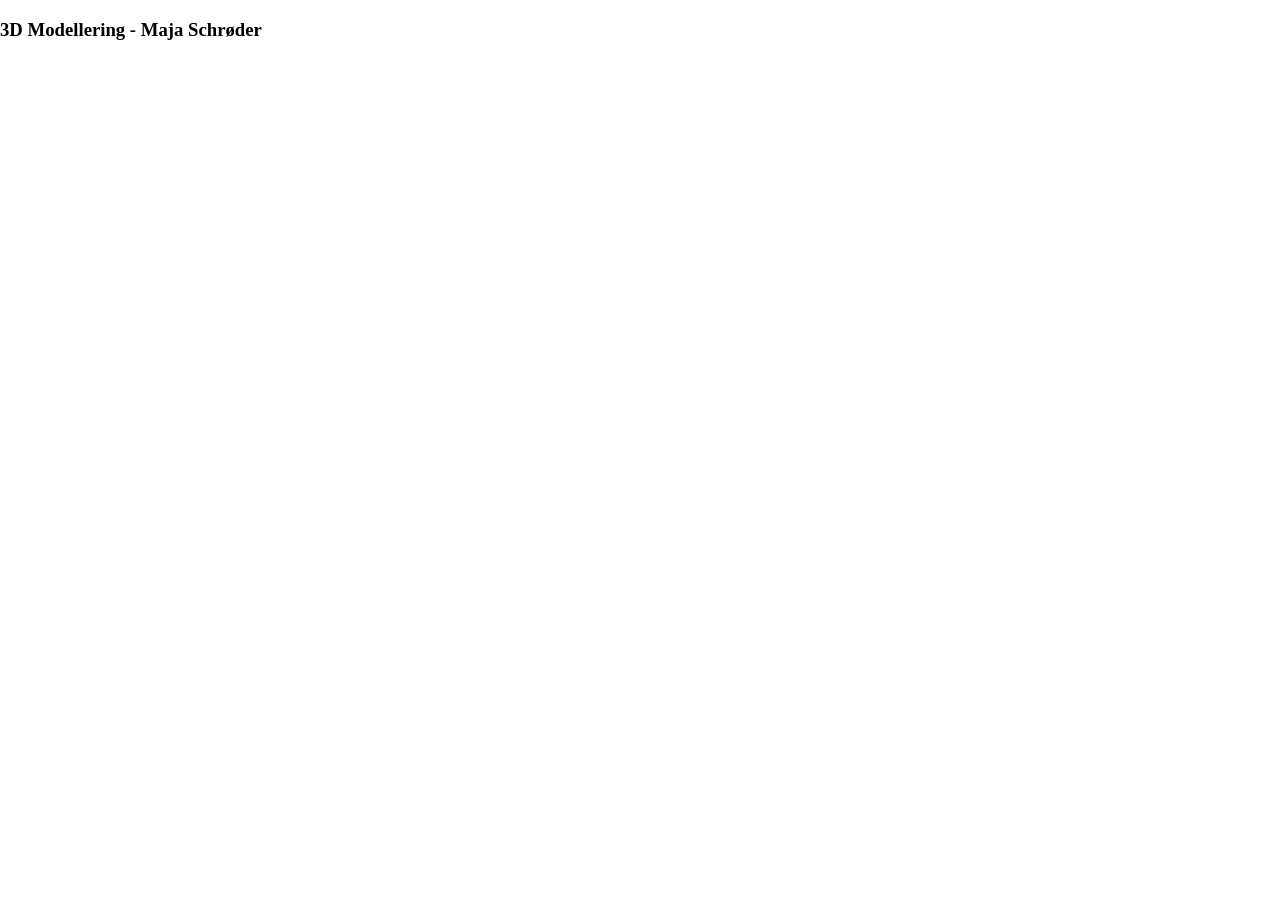
==== index.html @ 65603d4f "created file" ====
<!DOCTYPE html>
<html lang="en">
<head>
    <meta charset="UTF-8">
    <meta name="viewport" content="width=device-width, initial-scale=1.0">
    <link rel="stylesheet" type="text/css" href="css/style.css">
    <title>Document</title>
</head>
<body>
<main>
    <header>
        <h3>3D Modellering - Maja Schrøder</h3>
    </header>
</main>
    
</body>
</html>
---- css/style.css ----
*{
    box-sizing: border-box;
}

body{
    margin: 0;
}
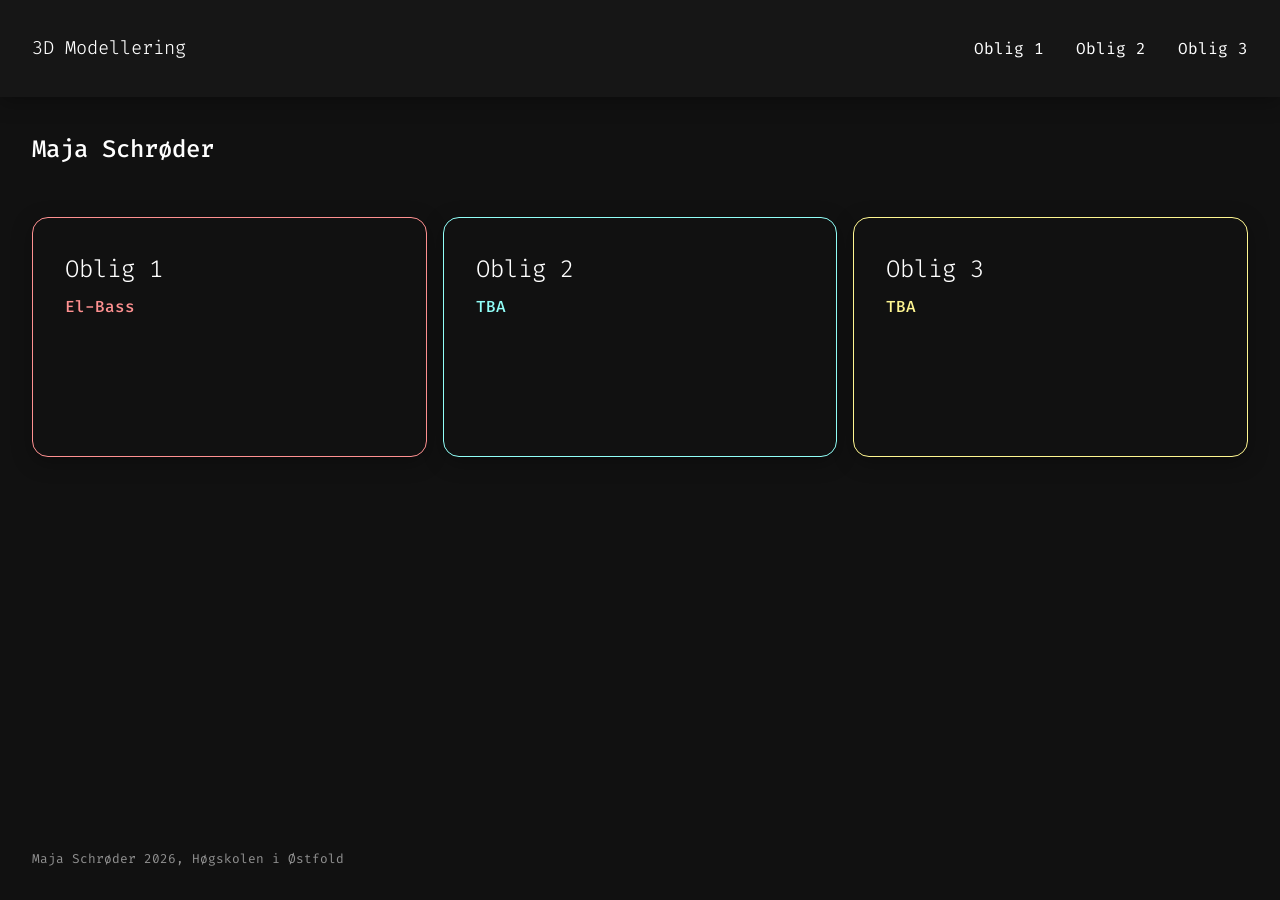
==== commit ff961a7a: "feilrettinger" ====
--- a/index.html
+++ b/index.html
@@ -1,17 +1,58 @@
 <!DOCTYPE html>
-<html lang="en">
+<html lang="nb">
+
 <head>
     <meta charset="UTF-8">
     <meta name="viewport" content="width=device-width, initial-scale=1.0">
     <link rel="stylesheet" type="text/css" href="css/style.css">
-    <title>Document</title>
+    <title>3D Modellering - Maja Schrøder</title>
 </head>
+
 <body>
-<main>
-    <header>
-        <h3>3D Modellering - Maja Schrøder</h3>
+    <header class="drop-shaddow">
+        <a href="index.html"><h3>3D Modellering</h3></a>
+        <ul>
+            <li>
+                <a href="oblig1.html">
+                    Oblig 1
+                    <div class="line-active"></div>
+                </a>
+                <a href="#">Oblig 2
+                    <div class="line-active"></div>
+                </a>
+                <a href="#">Oblig 3
+                    <div class="line-active"></div>
+                </a>
+            </li>
+        </ul>
     </header>
-</main>
-    
+    <main>
+        <section>
+            <h1>Maja Schrøder</h1>
+        </section>
+        <section id="categories">
+            <article id="card1" class="drop-shaddow">
+                <a href="oblig1.html">
+                    <h2>Oblig 1</h2>
+                    <h4 class="color1">El-Bass</h4>
+                </a>     
+            </article>
+            <article id="card2" class="drop-shaddow">
+                <a href="#">
+                    <h2>Oblig 2</h2>
+                    <h4 class="color2">TBA</h4>
+                </a>     
+            </article>
+            <article id="card3" class="drop-shaddow">
+                <a href="#">
+                    <h2>Oblig 3</h2>
+                    <h4 class="color3">TBA</h4>
+                </a>     
+            </article>
+        </section>
+    </main>
+<footer>
+        <p>Maja Schrøder 2026, Høgskolen i Østfold</p>
+</footer>
 </body>
 </html>
--- a/css/style.css
+++ b/css/style.css
@@ -1,7 +1,182 @@
+@import url('https://fonts.googleapis.com/css2?family=Fira+Code:wght@300..700&display=swap');
+
 *{
     box-sizing: border-box;
 }
 
+:root{
+    --light-green: #9ad896;
+    --blush: #FF9191;
+    --dark-blush: #943b3b;
+    --light-blue: #91FFF8;
+    --dark-blue: #1c726c;
+    --yellow: #FFF691;
+    --dark-yellow: #746b08;
+    --background-color: #111111;
+    --header-color: #161616;
+    --grey: #919191;
+    --hover-color: #ffffff0d;
+}
+
 body{
     margin: 0;
+    font-family: "Fira Code", Helvetica, sans-serif;
+    background-color: var(--background-color);
+    color: white;
+}
+main{
+    min-height: calc(100vh - 10rem);
+}
+
+section{
+    padding: 1rem 2rem;
+}
+
+header{
+    display: flex;
+    justify-content: space-between;
+    align-items: baseline;
+    padding: 1rem 2rem;
+    background-color: var(--header-color);
+        a{
+            color: white;
+            text-decoration: none;
+        }
+        a:hover{
+            color: var(--grey);
+            transition: 0.3s;
+        }
+    ul{
+        li{
+            display: flex;
+            gap: 2rem;
+            list-style: none;
+
+        }
+    }
+}
+
+footer{
+    padding: 0rem 2rem ;
+    color: var(--grey);
+    p{
+        font-size: 0.8em;
+    }
+}
+
+h1{
+    font-weight: 500;
+}
+h2{
+    font-weight: 300;
+}
+h3{
+    font-weight: 300;
+}
+h4{
+    font-weight: 500;
+    line-height: 0;
+}
+
+.drop-shaddow{
+    filter: drop-shadow(0px 5px 10px #0000004c);
+}
+
+#categories{
+    display: flex;
+    flex-wrap: wrap;
+    gap: 1rem;
+
+    article{
+        padding: 1rem 2rem;
+        background-color: var(--background-color);
+        display: flex;
+        height: 15rem;
+        flex-grow: 1;
+        min-width: 300px;
+        border-radius: 16px;
+            a{
+                color: white;
+                width: 100%;
+                height: 100%;
+                text-decoration: none;
+            } 
+    }
+}
+
+#card1{
+    border: 1px solid var(--blush);
+    }
+#card1:hover{
+    transition: 0.5s;
+    filter: drop-shadow(5px 5px 4px var(--dark-blush));
+} 
+
+#card2{
+    border: 1px solid var(--light-blue);
+    }
+#card2:hover{
+    transition: 0.5s;       
+    filter: drop-shadow(5px 5px 4px var(--dark-blue));
+} 
+
+#card3{
+    border: 1px solid var(--yellow);
+    }
+#card3:hover{
+    transition: 0.5s;
+    filter: drop-shadow(5px 5px 4px var(--dark-yellow));
+} 
+
+.line-active{
+    height: 1px;
+    width: 100%;
+    margin-top: 5px;
+}
+.background-color1{
+    background-color: var(--blush);
+}
+.color1{
+    color: var(--blush);
+}
+.background-color2{
+    background-color: var(--light-blue);
+}
+.color2{
+    color: var(--light-blue);
+}
+.background-color3{
+    background-color: var(--yellow);
+}
+.color3{
+    color: var(--yellow);
+}
+
+.project-info{
+    a{
+        color: var(--light-blue);
+    }
+    a:visited{
+        color: var(--light-blue);
+    }
+    a:hover{
+        color: var(--light-green);
+        transition: 0.3s;
+    }
+}
+
+.gallery{
+    img{
+        width: 100%;
+    }
+}
+
+
+
+@media only screen and (max-width: 500px){
+    header{
+        ul{
+            display: none;
+        }
+    }
 }
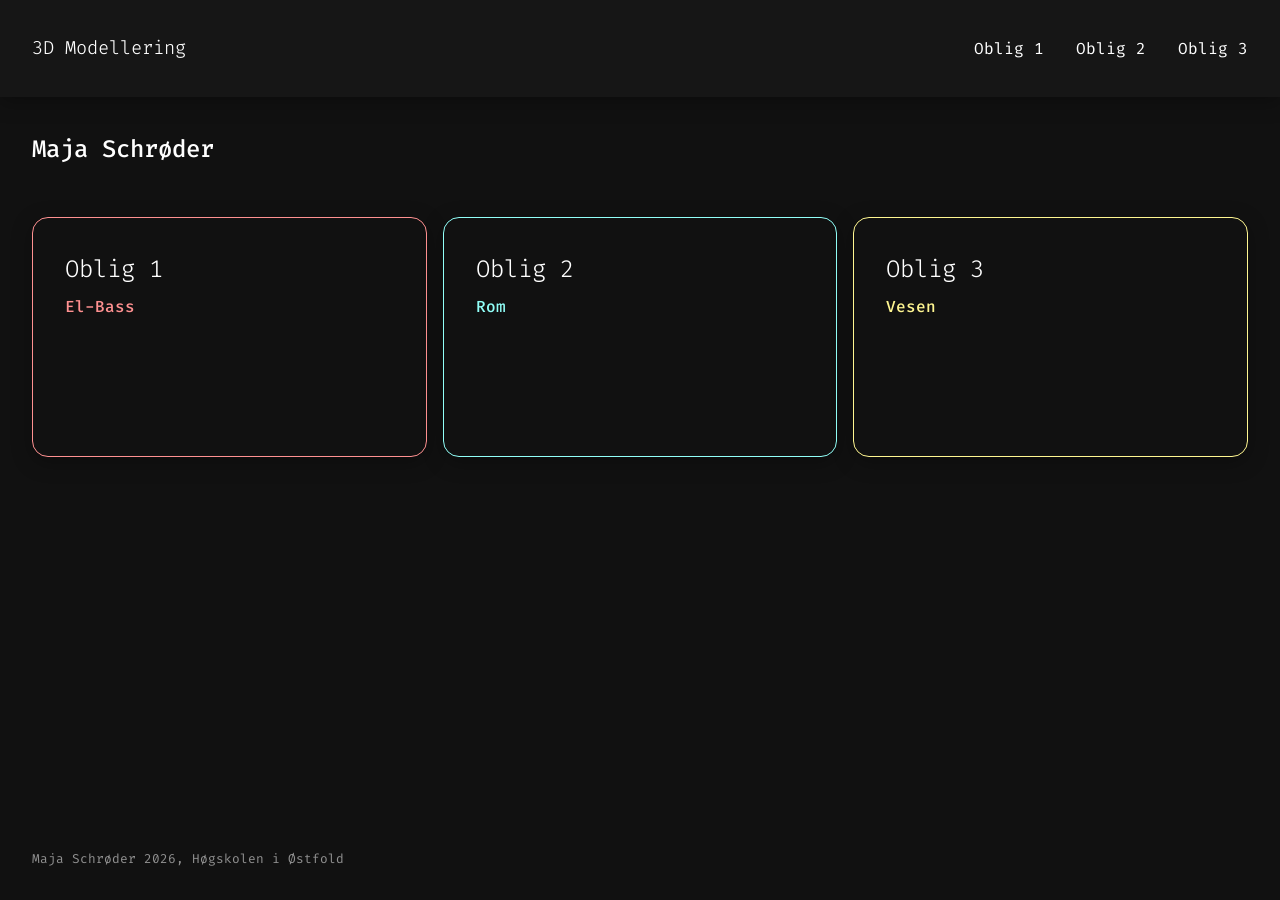
==== commit 9e6c8ec1: "La til oblig 3 side" ====
--- a/index.html
+++ b/index.html
@@ -17,10 +17,10 @@
                     Oblig 1
                     <div class="line-active"></div>
                 </a>
-                <a href="#">Oblig 2
+                <a href="oblig2.html">Oblig 2
                     <div class="line-active"></div>
                 </a>
-                <a href="#">Oblig 3
+                <a href="oblig3.html">Oblig 3
                     <div class="line-active"></div>
                 </a>
             </li>
@@ -38,15 +38,15 @@
                 </a>     
             </article>
             <article id="card2" class="drop-shaddow">
-                <a href="#">
+                <a href="oblig2.html">
                     <h2>Oblig 2</h2>
-                    <h4 class="color2">TBA</h4>
+                    <h4 class="color2">Rom</h4>
                 </a>     
             </article>
             <article id="card3" class="drop-shaddow">
-                <a href="#">
+                <a href="oblig3.html">
                     <h2>Oblig 3</h2>
-                    <h4 class="color3">TBA</h4>
+                    <h4 class="color3">Vesen</h4>
                 </a>     
             </article>
         </section>
--- a/css/style.css
+++ b/css/style.css
@@ -154,13 +154,13 @@
 
 .project-info{
     a{
-        color: var(--light-blue);
+        color: var(--light-green);
     }
     a:visited{
-        color: var(--light-blue);
+        color: var(--light-green);
     }
     a:hover{
-        color: var(--light-green);
+        color: var(--light-blue);
         transition: 0.3s;
     }
 }
@@ -173,7 +173,7 @@
 
 
 
-@media only screen and (max-width: 500px){
+@media only screen and (max-width: 600px){
     header{
         ul{
             display: none;
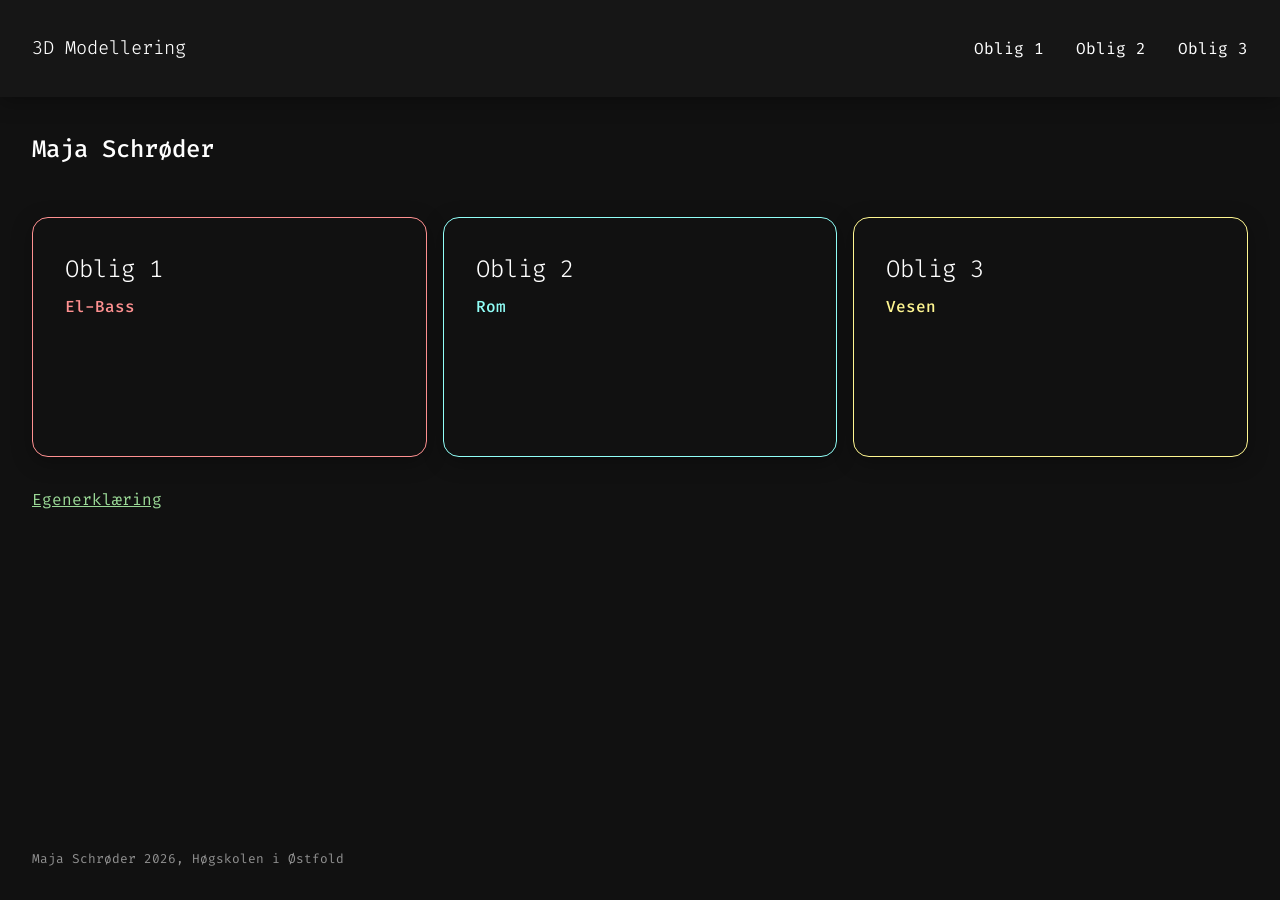
==== commit 8958e5ec: "La inn oblig 3" ====
--- a/index.html
+++ b/index.html
@@ -50,6 +50,9 @@
                 </a>     
             </article>
         </section>
+        <section class="project-info">
+            <a href="files/Egenerklæring versjon 04.03.26 Norsk.pdf" title="Egenerklæring" download="Egenerklæring versjon 04.03.26 Norsk.pdf">Egenerklæring</a>
+        </section>
     </main>
 <footer>
         <p>Maja Schrøder 2026, Høgskolen i Østfold</p>
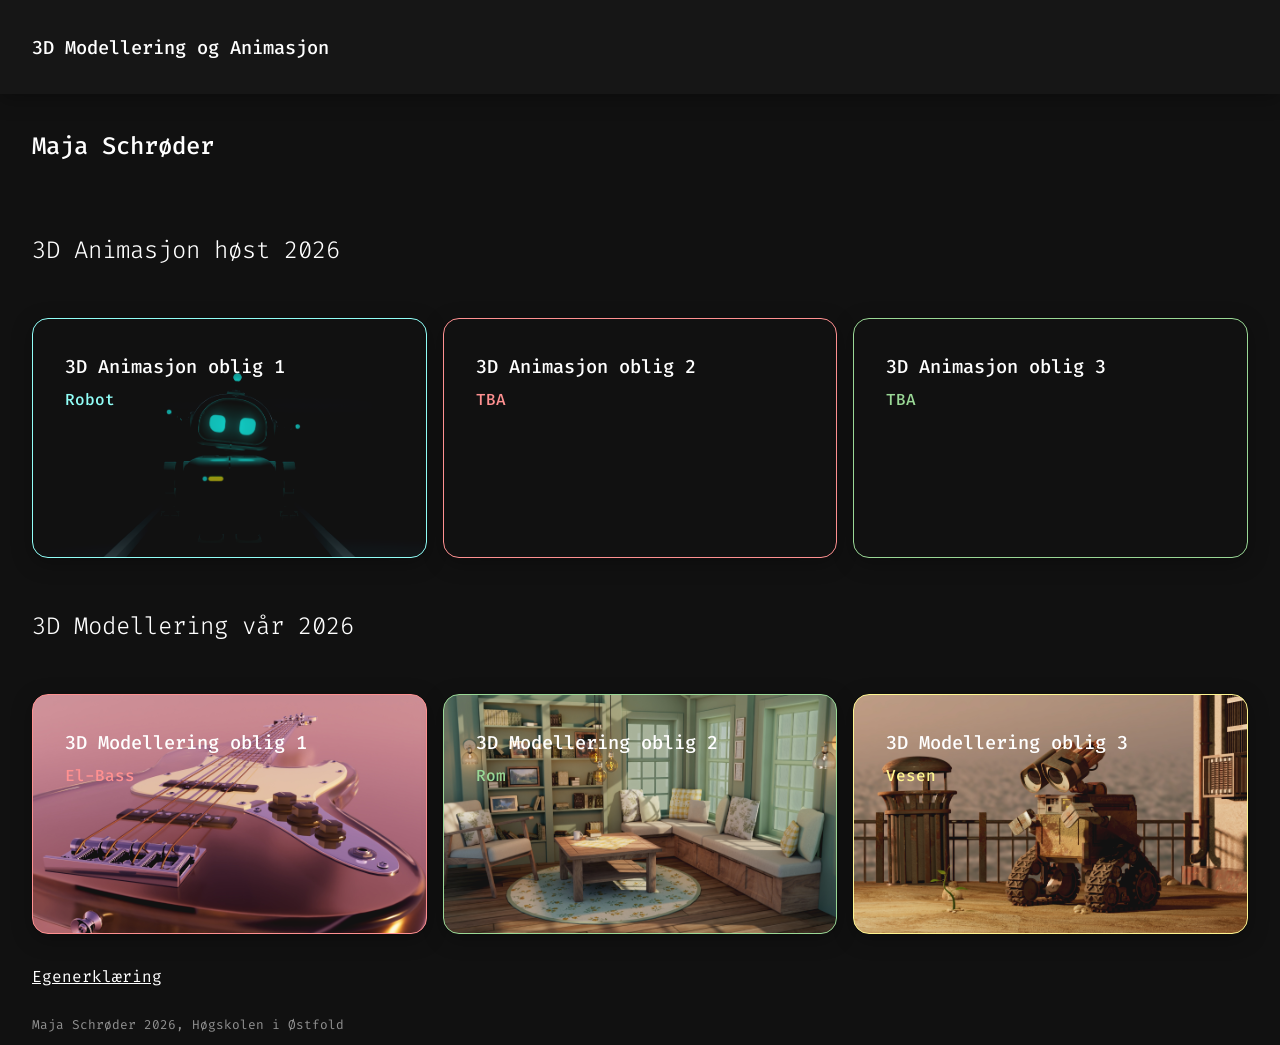
==== commit 3b5ad156: "Anim oblig 01" ====
--- a/index.html
+++ b/index.html
@@ -4,17 +4,17 @@
 <head>
     <meta charset="UTF-8">
     <meta name="viewport" content="width=device-width, initial-scale=1.0">
-    <link rel="stylesheet" type="text/css" href="css/style.css">
-    <title>3D Modellering - Maja Schrøder</title>
+    <link rel="stylesheet" type="text/css" href="style.css">
+    <title>3D Modellering og Animasjon - Maja Schrøder</title>
 </head>
 
 <body>
     <header class="drop-shaddow">
-        <a href="index.html"><h3>3D Modellering</h3></a>
+        <a href="index.html"><h3>3D Modellering og Animasjon</h3></a>
+        <!--
         <ul>
             <li>
-                <a href="oblig1.html">
-                    Oblig 1
+                <a href="oblig1.html">Oblig 1
                     <div class="line-active"></div>
                 </a>
                 <a href="oblig2.html">Oblig 2
@@ -25,27 +25,54 @@
                 </a>
             </li>
         </ul>
+        -->
     </header>
     <main>
         <section>
             <h1>Maja Schrøder</h1>
         </section>
+                <section>
+            <h2>3D Animasjon høst 2026</h2>
+        </section>
+        <section id="categories">
+            <article id="card4" class="drop-shaddow">
+                <a href="anim_oblig1.html">
+                    <h3>3D Animasjon oblig 1</h3>
+                    <h4 class="color2">Robot</h4>
+                </a>     
+            </article>
+            <article id="card5" class="drop-shaddow">
+                <a href="index.html">
+                    <h3>3D Animasjon oblig 2</h3>
+                    <h4 class="color1">TBA</h4>
+                </a>     
+            </article>
+            <article id="card6" class="drop-shaddow">
+                <a href="index.html">
+                    <h3>3D Animasjon oblig 3</h3>
+                    <h4 class="color4">TBA</h4>
+                </a>     
+            </article>
+        </section>
+        <section>
+            <h2>3D Modellering vår 2026</h2>
+        </section>
         <section id="categories">
             <article id="card1" class="drop-shaddow">
                 <a href="oblig1.html">
-                    <h2>Oblig 1</h2>
+                    <h3>3D Modellering oblig 1</h3>
                     <h4 class="color1">El-Bass</h4>
                 </a>     
             </article>
             <article id="card2" class="drop-shaddow">
                 <a href="oblig2.html">
-                    <h2>Oblig 2</h2>
-                    <h4 class="color2">Rom</h4>
+                    <h3>3D Modellering oblig 2</h3>
+                    <h4 class="color4">Rom</h4>
                 </a>     
             </article>
             <article id="card3" class="drop-shaddow">
                 <a href="oblig3.html">
-                    <h2>Oblig 3</h2>
+                    <h3>3D Modellering oblig 3</h3>
                     <h4 class="color3">Vesen</h4>
                 </a>     
             </article>
--- a/style.css
+++ b/style.css
@@ -0,0 +1,227 @@
+@import url('https://fonts.googleapis.com/css2?family=Fira+Code:wght@300..700&display=swap');
+
+*{
+    box-sizing: border-box;
+}
+
+:root{
+    --light-green: #9ad896;
+    --dark-green: #204d2f;
+    --blush: #FF9191;
+    --dark-blush: #943b3b;
+    --light-blue: #91FFF8;
+    --dark-blue: #1c726c;
+    --yellow: #FFF691;
+    --dark-yellow: #746b08;
+    --background-color: #111111;
+    --header-color: #161616;
+    --grey: #919191;
+    --hover-color: #ffffff0d;
+}
+
+body{
+    margin: 0;
+    font-family: "Fira Code", Helvetica, sans-serif;
+    background-color: var(--background-color);
+    color: white;
+}
+main{
+    min-height: calc(100vh - 10rem);
+}
+
+section{
+    padding: 1rem 2rem;
+}
+
+header{
+    display: flex;
+    justify-content: space-between;
+    align-items: baseline;
+    padding: 1rem 2rem;
+    background-color: var(--header-color);
+        a{
+            color: white;
+            text-decoration: none;
+        }
+        a:hover{
+            color: var(--grey);
+            transition: 0.3s;
+        }
+    ul{
+        li{
+            display: flex;
+            gap: 2rem;
+            list-style: none;
+
+        }
+    }
+}
+
+footer{
+    padding: 0rem 2rem ;
+    color: var(--grey);
+    p{
+        font-size: 0.8em;
+    }
+}
+
+h1{
+    font-weight: 500;
+}
+h2{
+    font-weight: 300;
+}
+h3{
+    font-weight: 500;
+}
+h4{
+    font-weight: 500;
+    line-height: 0;
+}
+
+.drop-shaddow{
+    filter: drop-shadow(0px 5px 10px #0000004c);
+}
+
+#categories{
+    display: flex;
+    flex-wrap: wrap;
+    gap: 1rem;
+
+    article{
+        padding: 1rem 2rem;
+        background-color: var(--background-color);
+        display: flex;
+        height: 15rem;
+        flex-grow: 1;
+        min-width: 300px;
+        border-radius: 16px;
+        background-size: cover;
+        background-position: center center;
+        background-repeat: no-repeat;
+        
+        background-blend-mode: lighten;
+            a{
+                color: white;
+                width: 100%;
+                height: 100%;
+                text-decoration: none;
+            } 
+    }
+}
+
+
+#card1{
+    border: 1px solid var(--blush);
+    background-image: url('img/Bass_strings.jpg');
+
+    }
+#card1:hover{
+    transition: 0.5s;
+    filter: drop-shadow(5px 5px 4px var(--dark-blush));
+} 
+
+#card2{
+    border: 1px solid var(--light-green);
+    background-image: url('img/Total_01.jpg');
+    }
+#card2:hover{
+    transition: 0.5s;       
+    filter: drop-shadow(5px 5px 4px var(--dark-green));
+} 
+
+#card3{
+    border: 1px solid var(--yellow);
+    background-image: url('img/Wall-E_HD-med.jpg');
+    }
+#card3:hover{
+    transition: 0.5s;
+    filter: drop-shadow(5px 5px 4px var(--dark-yellow));
+} 
+
+#card4{
+    border: 1px solid var(--light-blue);
+    background-image: url('img_anim/Anim_Oblig_01_09_50_Amin_1_0150.png');
+    
+    }
+#card4:hover{
+    transition: 0.5s;
+    filter: drop-shadow(5px 5px 4px var(--dark-blue));
+} 
+
+#card5{
+    border: 1px solid var(--blush);
+    }
+#card5:hover{
+    transition: 0.5s;       
+    filter: drop-shadow(5px 5px 4px var(--dark-blush));
+} 
+
+#card6{
+    border: 1px solid var(--light-green);
+    }
+#card6:hover{
+    transition: 0.5s;
+    filter: drop-shadow(5px 5px 4px var(--dark-green));
+} 
+
+
+.line-active{
+    height: 1px;
+    width: 100%;
+    margin-top: 5px;
+}
+.background-color1{
+    background-color: var(--blush);
+}
+.color1{
+    color: var(--blush);
+}
+.background-color2{
+    background-color: var(--light-blue);
+}
+.color2{
+    color: var(--light-blue);
+}
+.background-color3{
+    background-color: var(--yellow);
+}
+.color3{
+    color: var(--yellow);
+}
+.color4{
+    color: var(--light-green);
+}
+
+.project-info{
+    a{
+        color: #ffffff;
+    }
+    a:visited{
+        color: #ffffff;
+    }
+    a:hover{
+        color: var(--light-green);
+        transition: 0.3s;
+    }
+}
+
+.gallery{
+    img{
+        width: 100%;
+    }
+    iframe{
+        width: 100%;
+        height: 90vh;
+    }
+}
+
+
+
+@media only screen and (max-width: 600px){
+    header{
+        ul{
+            display: none;
+        }
+    }
+}
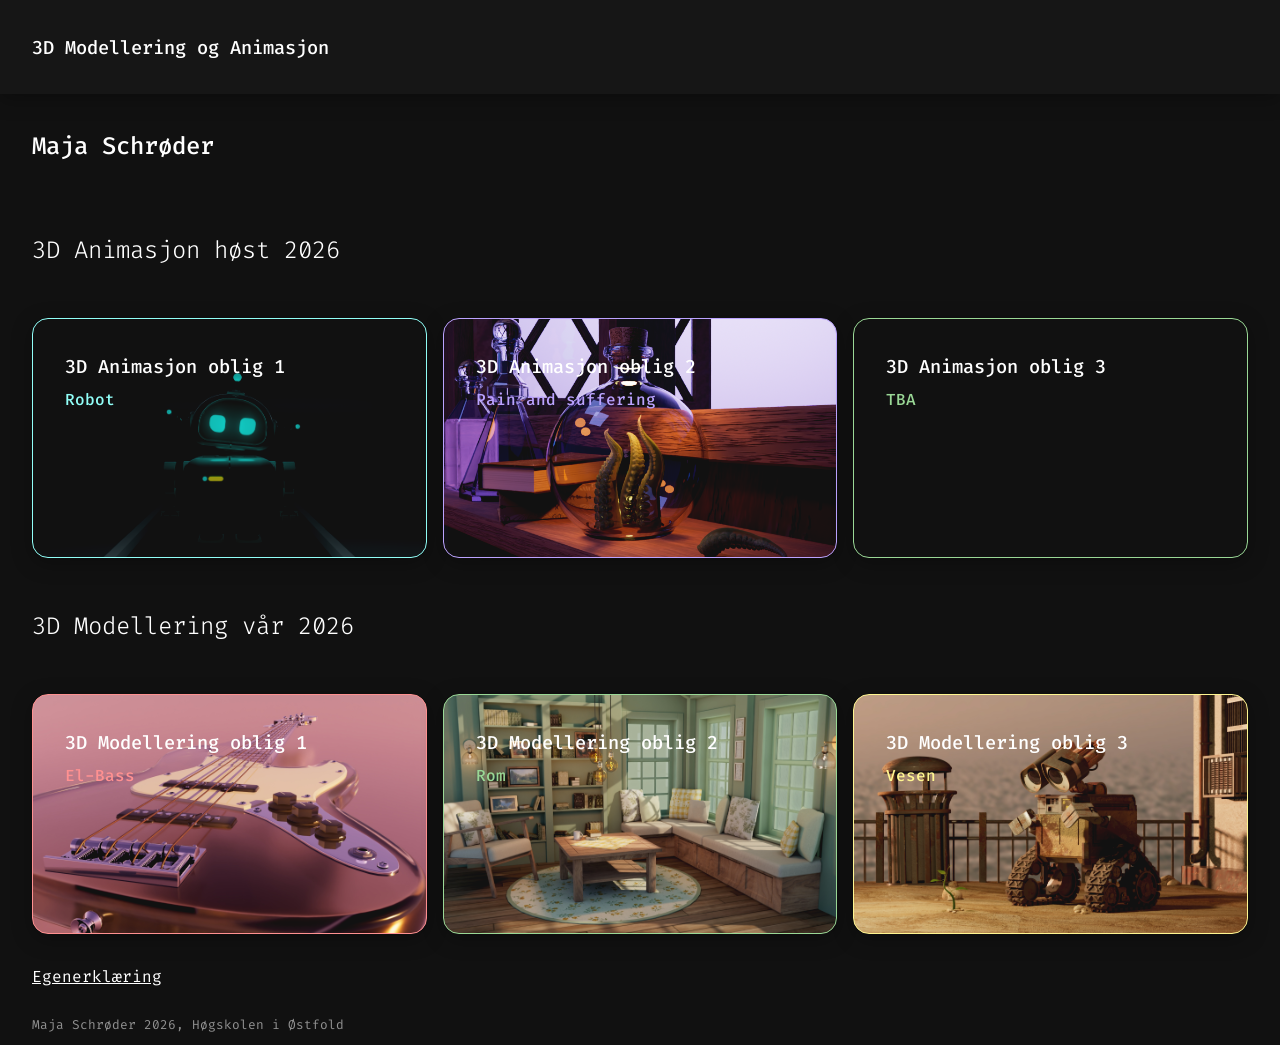
==== commit 73d57f22: "La til Oblig 2" ====
--- a/index.html
+++ b/index.html
@@ -42,9 +42,9 @@
                 </a>     
             </article>
             <article id="card5" class="drop-shaddow">
-                <a href="index.html">
+                <a href="anim_oblig2.html">
                     <h3>3D Animasjon oblig 2</h3>
-                    <h4 class="color1">TBA</h4>
+                    <h4 class="color5">Pain and suffering</h4>
                 </a>     
             </article>
             <article id="card6" class="drop-shaddow">
--- a/style.css
+++ b/style.css
@@ -8,6 +8,8 @@
     --light-green: #9ad896;
     --dark-green: #204d2f;
     --blush: #FF9191;
+    --purple: #bba3ff;
+    --dark-purple: rgb(113, 67, 176);
     --dark-blush: #943b3b;
     --light-blue: #91FFF8;
     --dark-blue: #1c726c;
@@ -150,11 +152,12 @@
 } 
 
 #card5{
-    border: 1px solid var(--blush);
+    border: 1px solid var(--purple);
+    background-image: url('img_anim/Anim_Oblig2_38_bake_1_0503_crop.png');
     }
 #card5:hover{
     transition: 0.5s;       
-    filter: drop-shadow(5px 5px 4px var(--dark-blush));
+    filter: drop-shadow(5px 5px 4px var(--dark-purple));
 } 
 
 #card6{
@@ -192,6 +195,9 @@
 .color4{
     color: var(--light-green);
 }
+.color5{
+    color: var(--purple);
+}
 
 .project-info{
     a{
